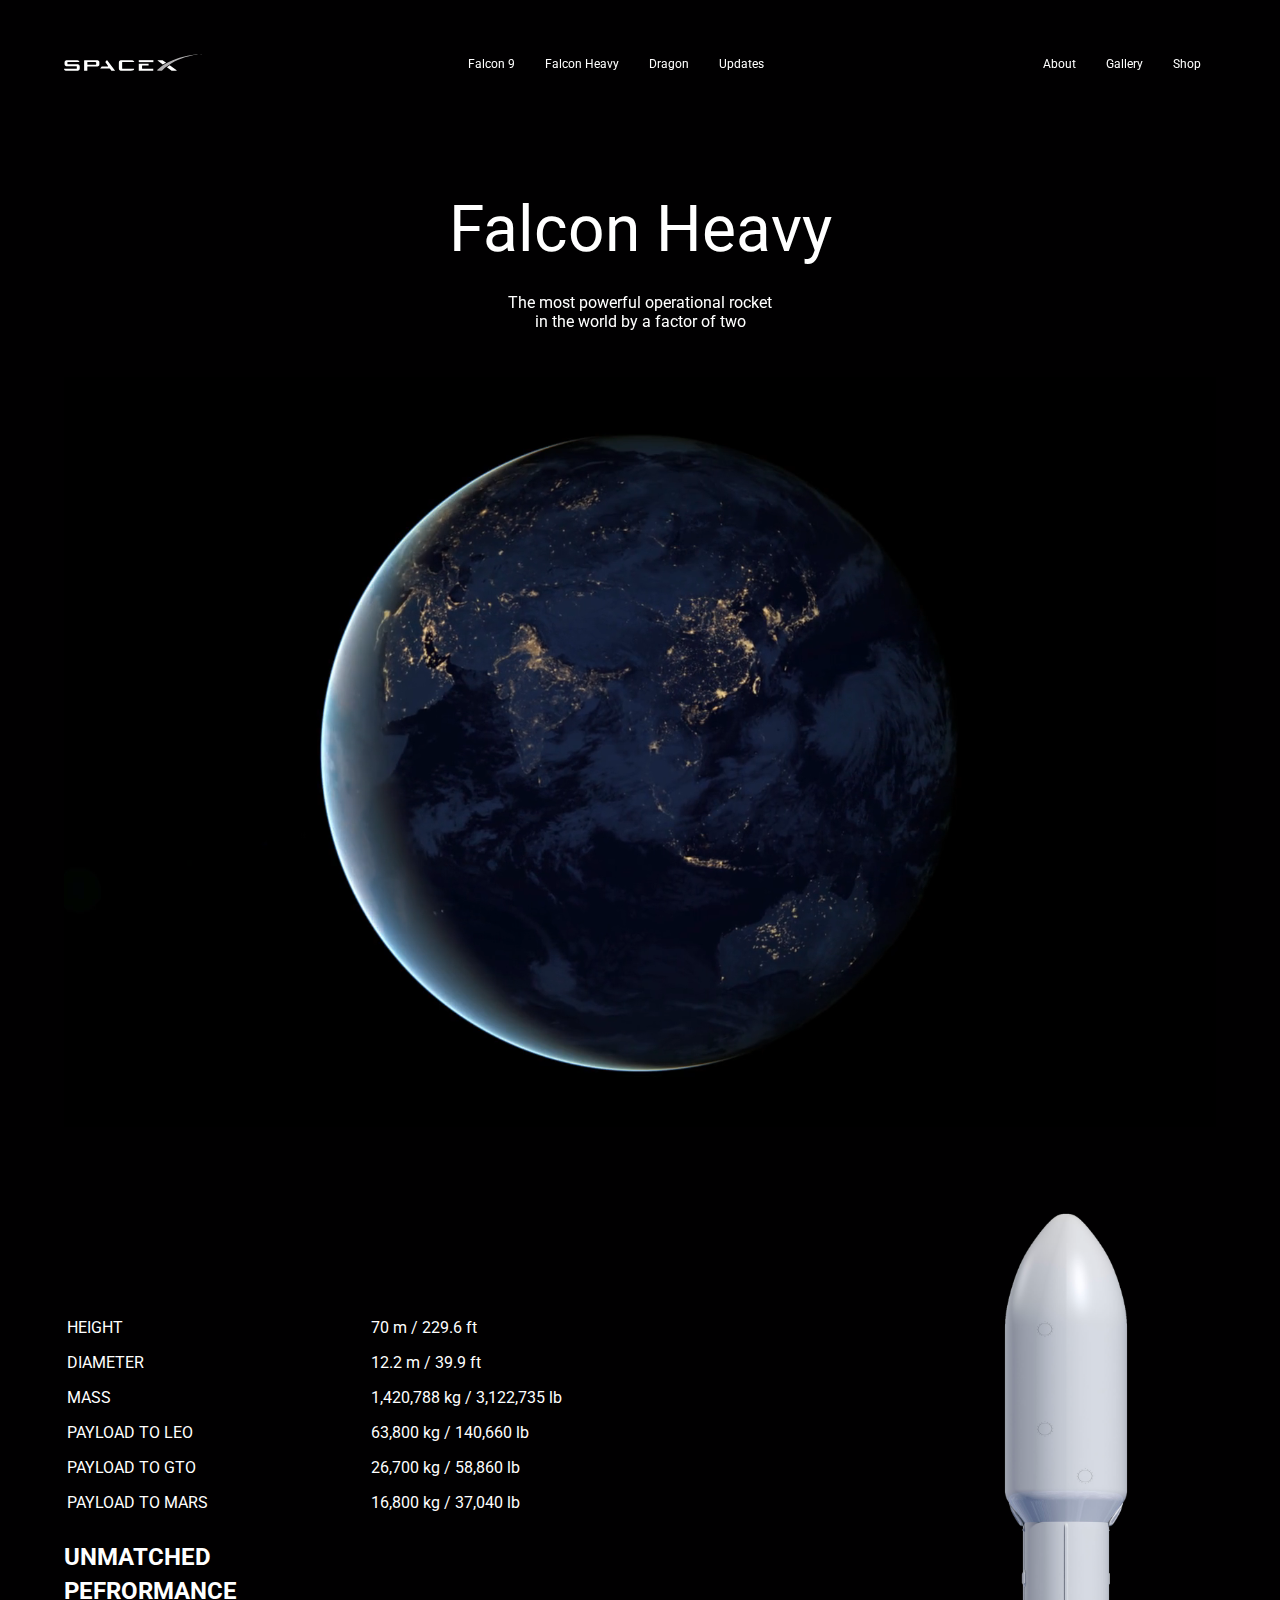
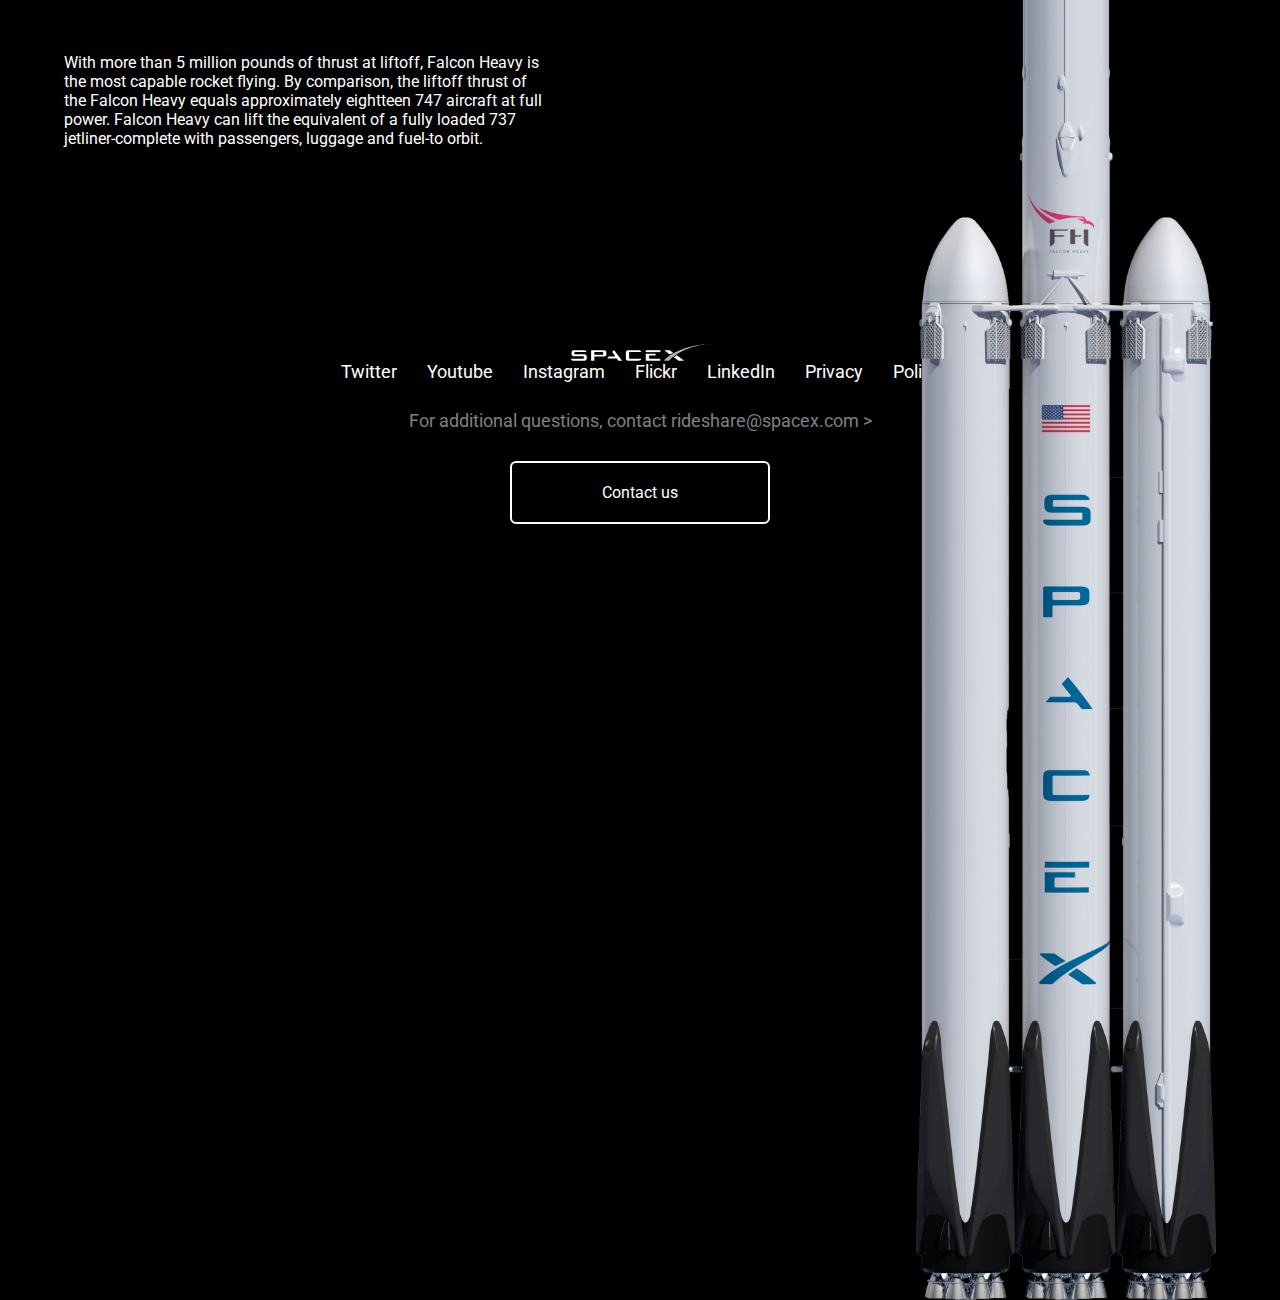
==== spaceX.html @ 4a4dd95f "Add files via upload" ====
<!DOCTYPE html>
<html lang="en">
<head>
    <meta charset="UTF-8">
    <meta name="viewport" content="width=device-width, initial-scale=1.0">
    <link href="https://fonts.googleapis.com/css2?family=Roboto:wght@400;700&display=swap" rel="stylesheet">
    <link rel="stylesheet" href="css/vidbg.css">
    <link rel="stylesheet" href="css/styal.css">
	<link rel="stylesheet" href="css/aos.css">
    <title>Space X</title>
</head>
<body>
    <header class="header">
        <img src="img/logo.svg" alt="logo Space X" class="logo" data-aos="fade-down">
        <nav class="main-nav" data-aos="fade-down">
            <ul class="list">
                <li class="item">
                    <a href="#" class="item-link"> Falcon 9</a>
                </li>
                <li class="item">
                    <a href="#" class="item-link"> Falcon Heavy</a>
                </li>
                <li class="item">
                    <a href="#" class="item-link">Dragon</a>
                </li>
                <li class="item">
                    <a href="#" class="item-link"> Updates</a>
                </li>
            </ul>
        </nav>
        <nav class="secandery-nav" data-aos="fade-down">
            <ul class="list">
                <li class="item">   
                    <a href="#" class="item-link">About</a></li>
                <li class="item">   
                    <a href="#" class="item-link">Gallery</a></li>
                <li class="item">   
                    <a href="#" class="item-link">Shop</a></li>
            </ul>   

        </nav>
    </header>
    <section class="main">
        <h1 class="title" data-aos="fade-up" data-aos-delay="600">Falcon Heavy</h1>
        <p class="descripton" data-aos="fade-up" data-aos-delay="1000">
            The most powerful operational rocket<br>in the world by a factor of two
        </p>
    </section>  
        <div class="video" data-aos="fade-up" data-aos-delay="1500"></div>
		<section class="features">
		   <div class="overview">
		     <h2 class="features-title" data-aos="fade-left">Falcon Heave <br>Overview</h2>
			 <table class="table">
			   <tr>
			     <td class="table-column">HEIGHT</td>
				 <td class="table-column">70 m / 229.6 ft</td> 
               </tr>
               <tr>
                  <td class="table-column">DIAMETER</td>
                  <td class="table-column">12.2 m / 39.9 ft</td>
                </tr>
                <tr>
                     <td class="table-column">MASS</td>
                     <td class="table-column">1,420,788 kg / 3,122,735 lb</td>
                </tr>
                <tr>
                      <td class="table-column">PAYLOAD TO LEO</td>
					  <td class="table-column">63,800 kg / 140,660 lb</td>
			    </tr>
       		    <tr>
                      <td class="table-column">PAYLOAD TO GTO</td>
					  <td class="table-column">26,700 kg / 58,860 lb</td>
			    </tr>	
				<tr>
                      <td class="table-column">PAYLOAD TO MARS</td>
					  <td class="table-column">16,800 kg / 37,040 lb</td>
			    </tr>
			</table>
			<img src="img/falcon-heavy.png" 
			alt="rocket" 
			class="rocket" 
			data-rellax-speed="20">
			<h2 class="features-title">UNMATCHED <br>PEFRORMANCE</h2>
			<p class="features-text">With more than 5 million pounds of thrust at liftoff, Falcon Heavy is<br> the 
			most capable rocket flying. By comparison, the 
			liftoff thrust of<br> the Falcon Heavy equals approximately eightteen 747 aircraft at full<br> power. Falcon Heavy can lift the
			equivalent of a fully loaded 737<br> jetliner-complete with passengers, luggage and fuel-to orbit.</p>
		    </div>
			</section>
			<footer>
			 <img src="img/logo.svg" alt="logo Space X" class="logo">
			 <nav class="footer-nav">
			  <ul class="list">
			  <li class="item"><a href="#" class="item-link">Twitter</a></li>
			  <li class="item"><a href="#" class="item-link">Youtube</a></li>
			  <li class="item"><a href="#" class="item-link">Instagram</a></li>
			  <li class="item"><a href="#" class="item-link">Flickr</a></li>
			  <li class="item"><a href="#" class="item-link">LinkedIn</a></li>
			  <li class="item"><a href="#" class="item-link">Privacy</a></li>
			  <li class="item"><a href="#" class="item-link">Policy</a></li>
			 </ul>
			</nav>
			<p class="footer-text">
			  For additional questions, contact 
			  <a class="footer-link" href="mailto:rideshare@spacex.com"
			    >rideshare@spacex.com</a>
				>			    
			</p>
			<a href="#" class="button">Contact us</a>
			</footer>
            <script src="js/vidbg.js"></script>
			<script src="js/rellax.min.js"></script>
			<script src="js/aos.js"></script>
            <script src="js/main.js"></script>
</body>
</html>
---- css/vidbg.css ----
.vidbg-container{position:absolute;z-index:-1;top:0;right:0;bottom:0;left:0;overflow:hidden;background-size:cover;background-repeat:no-repeat;background-position:center center}.vidbg-container video{position:absolute;margin:0;top:50%;left:50%;transform:translate(-50%, -50%);transition:0.25s opacity ease-in-out;max-width:none;opacity:0}.vidbg-overlay{position:absolute;top:0;right:0;bottom:0;left:0}
---- css/styal.css ----
body {
    background: #010001;
    color: white;
    margin: 0;
    padding-top: 53px;
    font-family: 'Roboto', sans-serif;
}
.header {
    
    max-width: 1230px;
    width: 90%;
    margin: auto;
    display: flex;
    justify-content: space-between;
}
.list {
    margin: 0;
    padding: 0;
    display: flex;
    list-style: none;
}
.item-link {
    color: white;
    text-decoration: none;
    margin-left: 15px;
    margin-right: 15px;
    font-size: 12px;
    line-height: 14px;
}
.secondary-nav .itemling {
	color:#808080;
}
.main {
    text-align: center;
    padding-top: 120px;
    padding-bottom: 30px;
}
.title {
    font-style: normal;
    font-weight: normal;
    font-size: 64px;
    line-height: 75px;
    margin-bottom: 26px  ;
    margin-top: 0;
}
.descriptoin {
    font-style: normal;
    font-weight: 300;
    font-size: 16px;
    line-height: 140%; 
    max-width: 268px;
    margin: auto ;
}
.descriptoin:after {
    content: "";
    display: block;
    width: 1px;
    height: 60px;
    background-color: white;
    margin: auto;
    margin-top: 26px;
}
.video{
	max-width: 1230px;
	width: 90%;
	margin: auto;
    height: 750px;
}
.features {
	max-width: 1230px;
	width: 90%;
	margin: auto;
	padding: 50px 0;
	position: relative;
}
.features-title {
	font-weight: bold;
	font-size: 24px;
	line-height: 140%;
	text-transform: uppercase;
	margin-bottom: 45px;
	
}
}
.table {
	margin-bottom: 200px;
}
.table-column {
	width: 300px;
	padding-top: 7px;
	padding-bottom: 7px;
}
.rocket {
	position: absolute;
	top: 0;
	right: 0;
	z-index: 99;
	max-width: 300px;
}
footer {
    padding: 130px 0;
    display: flex;
    flex-direction: column;
    align-items: center;
}
.footer-nav .item-link {
    font-size: 18px;
    line-height: 21px;
}
.footer .logo {
    margin-bottom: 43px;
}
.footer-nav {
    margin-bottom: 28px;
}
.footer-text {
    font-size: 18px;
    line-height: 21px;
    color: #808080;
    text-decoration: none;
    margin-bottom: 30px;
	margin-top: 0;
}
.footer-link {
	color: #808080;
    text-decoration: none;
}
.button {
    color: #fff;
    min-width: 260px;
    padding: 20px;
    text-align: center;
	border: 2px solid #ffffff;
    box-sizing: border-box;
    border-radius: 6px;
    text-decoration: none;
}
@media (max-width: 960px) {
	.rocket {
	max-width: 230px;}
	.table-column {
	width: 250px;}
@media (max-width: 768px) {
	.header {
		flex-direction: column;
		align-items: center;
	}
	.header .logo { 
	margin-bottom: 20px;
	}
	.rocket {
		max-width: 180px;
	}
}
.video {
	width: 100%;
}
@media (max-width: 576px) {
	.rocket {
		position: static;
		margin-bottom: 30px;
	}
	.table {
		margin-bottom: 0;
	}
	.table-column {
		font-size: 14px;
		width: 200px;
	}
	.footer-nav .list {
		flex-wrap: wrap;
		align-items: center;
		justify-content: center;
	}
	.footer-nav .item {
		margin-bottom: 10px;
	}
	.footer { 
	    text-align: center;
	}
	.main {
		padding-top: 50px;
	}
	.features {
		padding-bottom: 0;
	}
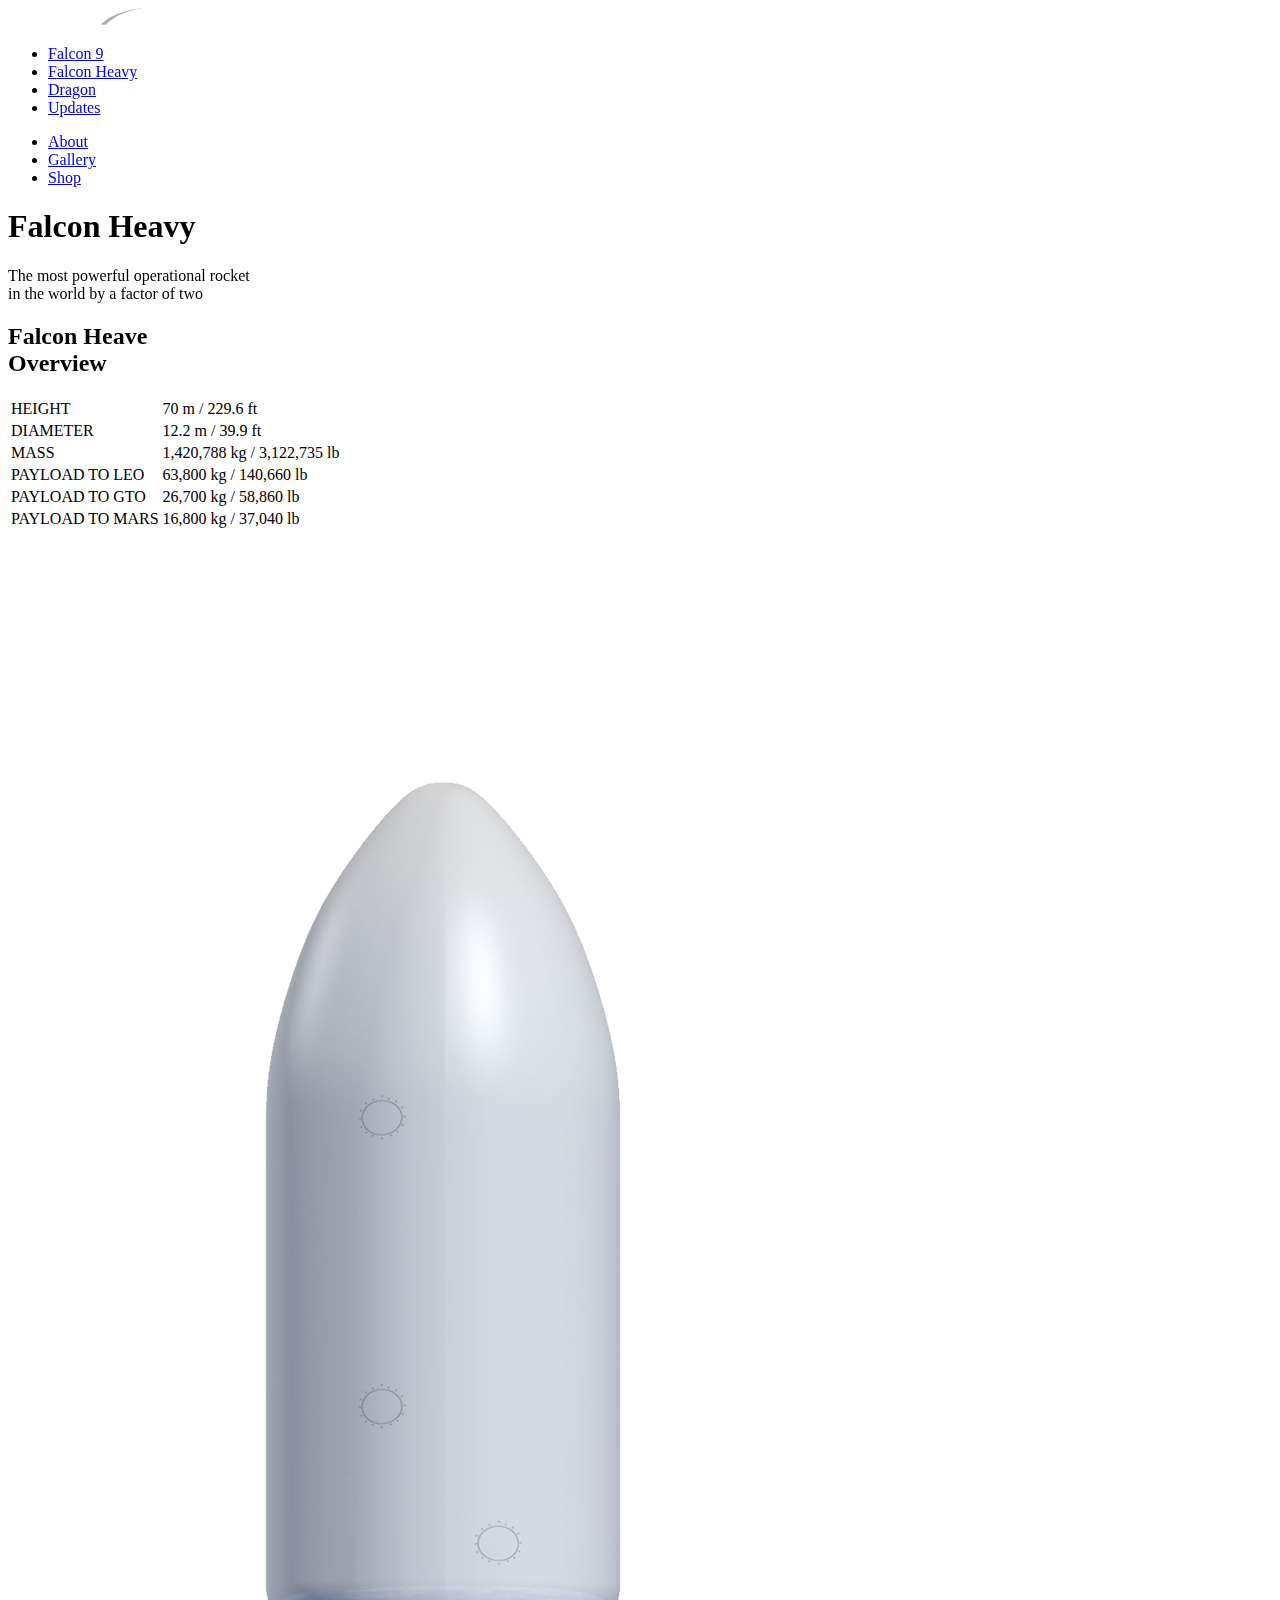
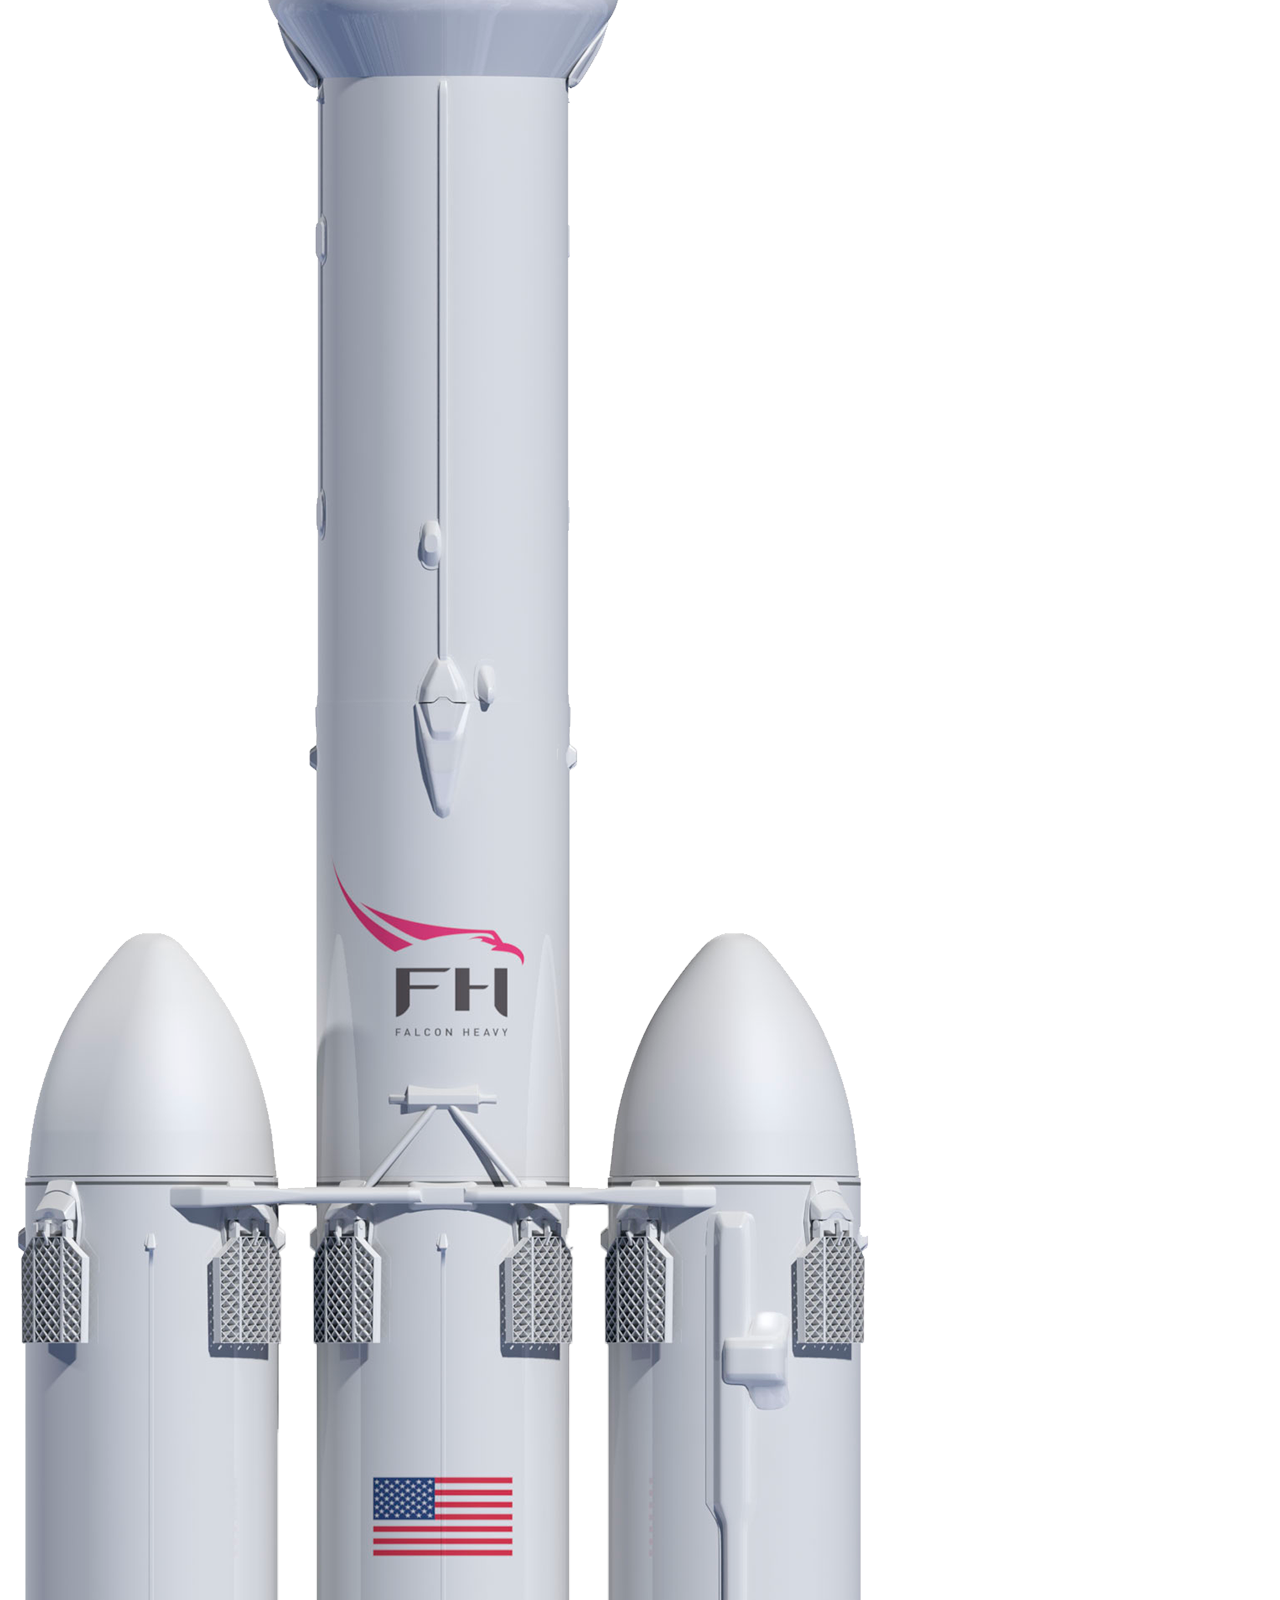
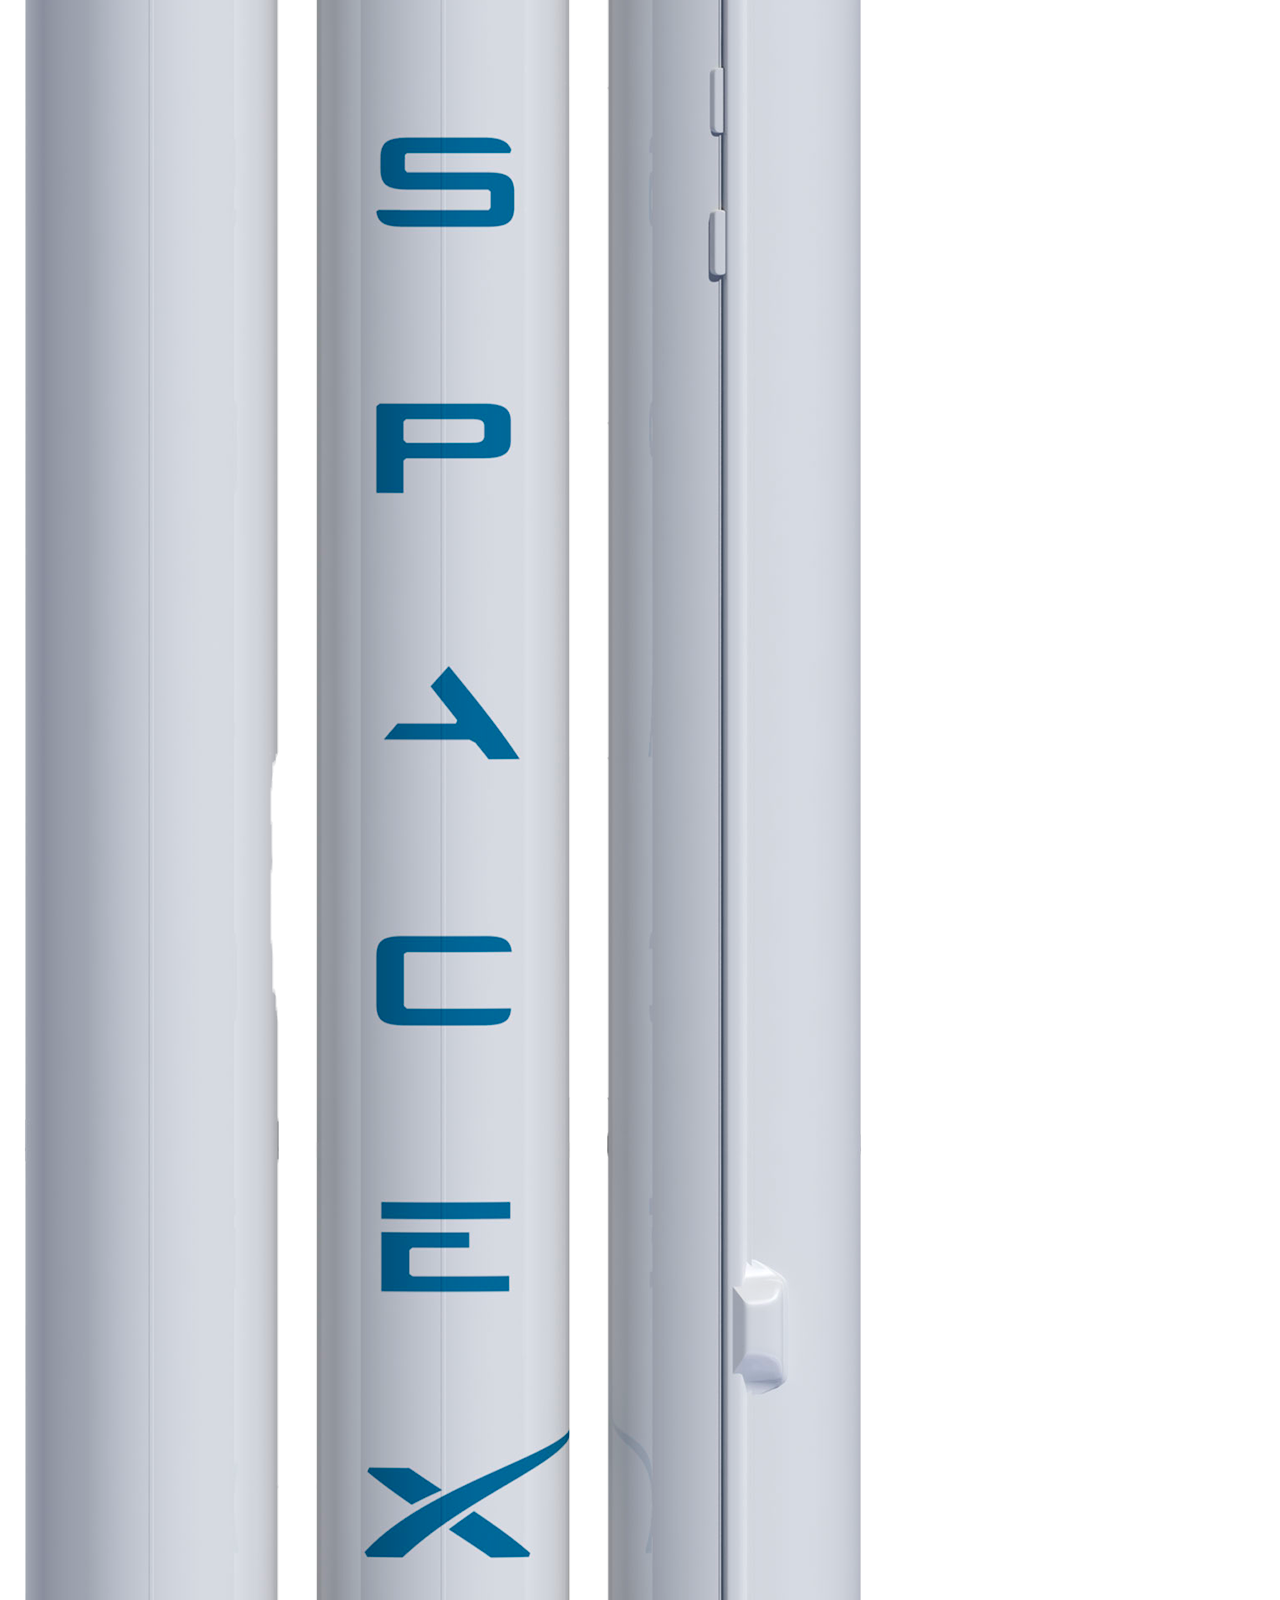
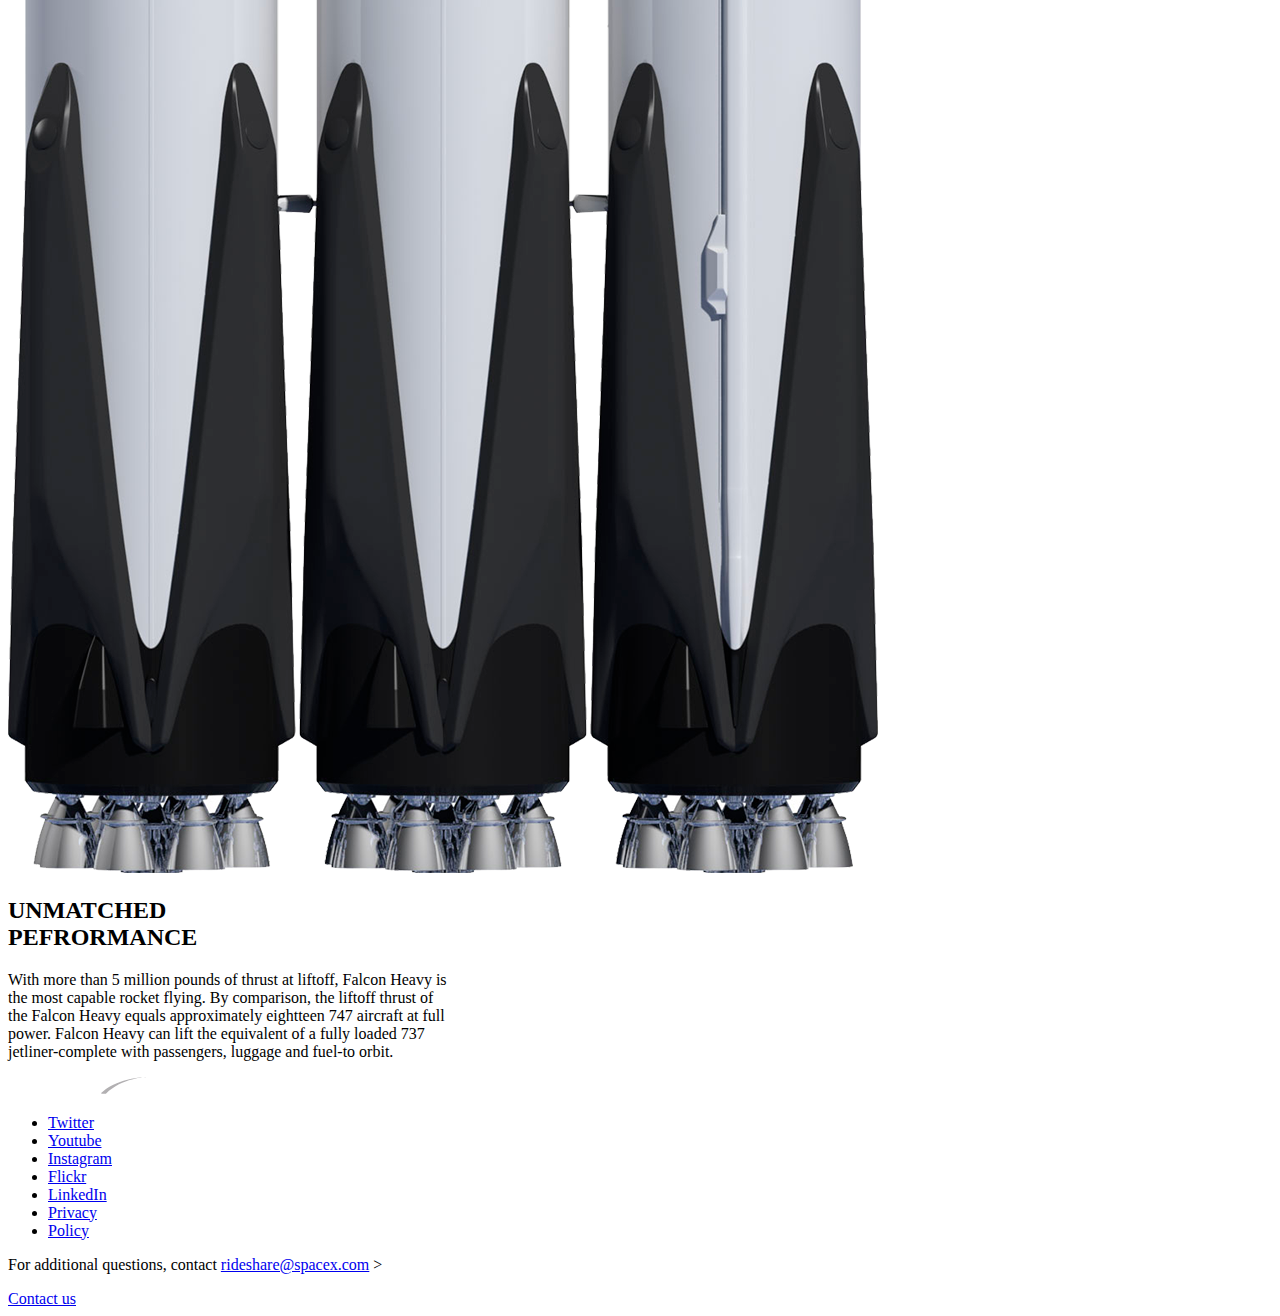
==== commit c34c3808: "Update spaceX.html" ====
--- a/spaceX.html
+++ b/spaceX.html
@@ -5,7 +5,7 @@
     <meta name="viewport" content="width=device-width, initial-scale=1.0">
     <link href="https://fonts.googleapis.com/css2?family=Roboto:wght@400;700&display=swap" rel="stylesheet">
     <link rel="stylesheet" href="css/vidbg.css">
-    <link rel="stylesheet" href="css/styal.css">
+    <link rel="stylesheet" href="css/style.css">
 	<link rel="stylesheet" href="css/aos.css">
     <title>Space X</title>
 </head>
@@ -113,4 +113,4 @@
 			<script src="js/aos.js"></script>
             <script src="js/main.js"></script>
 </body>
-</html>+</html>
